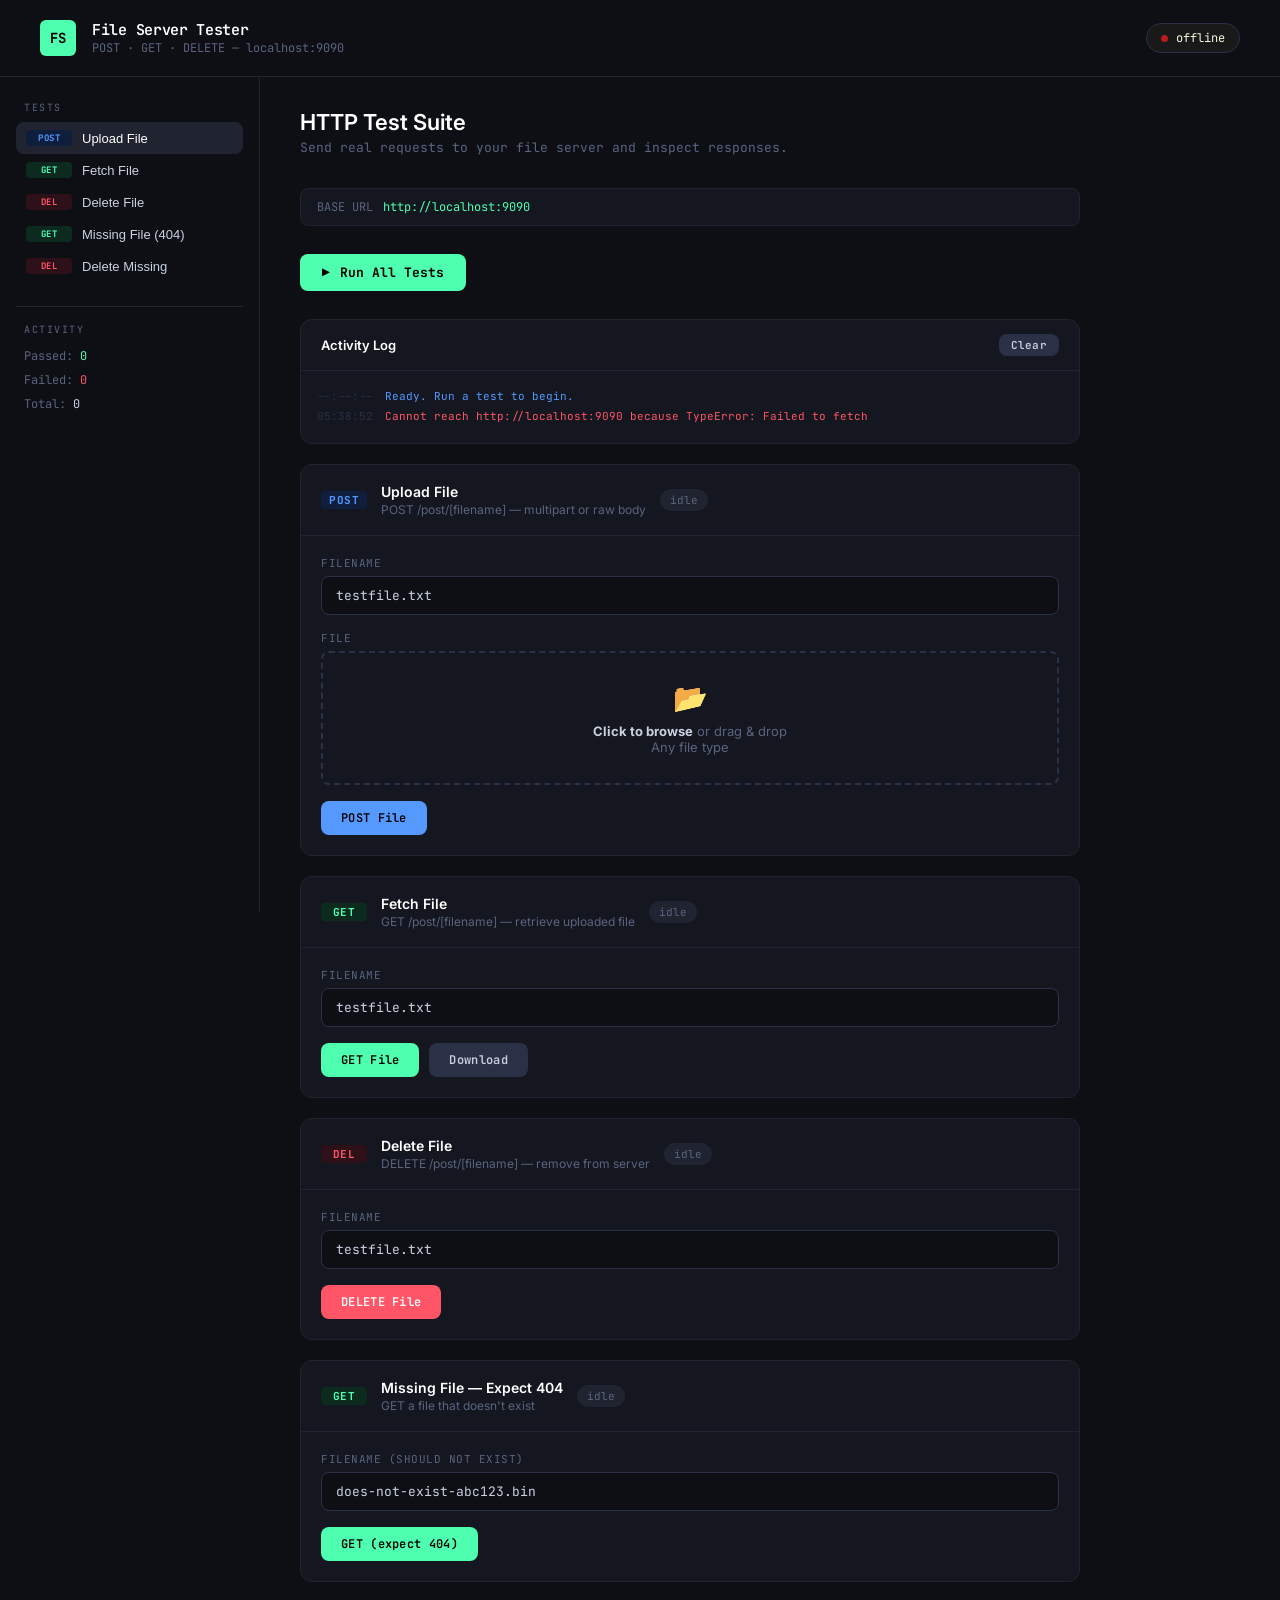
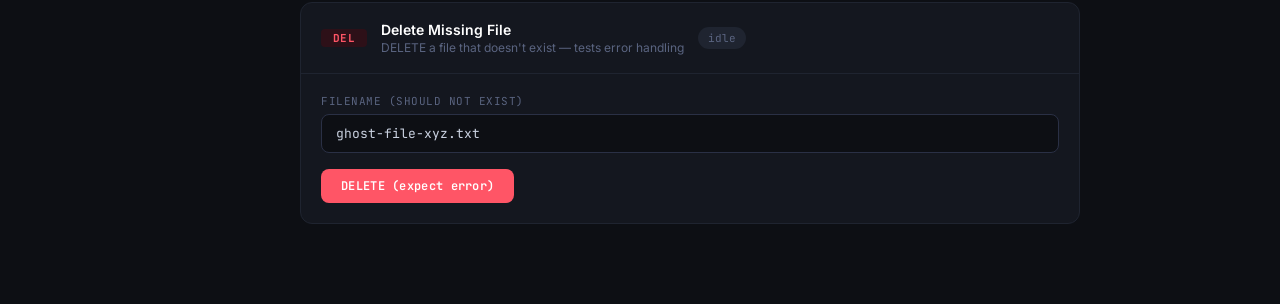
==== www/html/basic_tests.html @ e2c77e6f "Added a bunch of tests. fixed a pesky ass bug that was making files not received by the cgi and remo" ====
<!DOCTYPE html> <html lang="en">
<head>
  <meta charset="UTF-8" /> <meta name="viewport" content="width=device-width, initial-scale=1.0"/>
  <title>File Server Tester — localhost:9090</title>
  <link href="https://fonts.googleapis.com/css2?family=JetBrains+Mono:wght@400;600;700&family=Inter:wght@400;500;600&display=swap" rel="stylesheet"/>
  <link href="./style.css" rel="stylesheet"/>
  <!-- <script defer src="./script.js"><script/> -->
</head>
<body>

<header>
  <div class="logo">FS</div>
  <div>
    <h1>File Server Tester</h1>
    <p>POST · GET · DELETE — localhost:9090</p>
  </div>
  <button class="status-pill" onclick="pingServer()">
    <div class="dot" id="statusDot"></div>
    <span id="statusText">Check server</span>
  </button>
</header>

<div class="shell">
  <aside>
    <div class="sidebar-section">
      <div class="sidebar-label">Tests</div>
      <button class="sidebar-item active" onclick="scrollTo('test-upload')">
        <span class="method-badge badge-post">POST</span> Upload File
      </button>
      <button class="sidebar-item" onclick="scrollTo('test-get')">
        <span class="method-badge badge-get">GET</span> Fetch File
      </button>
      <button class="sidebar-item" onclick="scrollTo('test-delete')">
        <span class="method-badge badge-del">DEL</span> Delete File
      </button>
      <button class="sidebar-item" onclick="scrollTo('test-missing')">
        <span class="method-badge badge-get">GET</span> Missing File (404)
      </button>
      <button class="sidebar-item" onclick="scrollTo('test-del-missing')">
        <span class="method-badge badge-del">DEL</span> Delete Missing
      </button>
    </div>
    <hr class="sidebar-divider"/>
    <div class="sidebar-section">
      <div class="sidebar-label">Activity</div>
      <div id="sidebarStats" style="padding: 0 8px; font-size: 12px; color: var(--muted); font-family: var(--font-mono); line-height: 2;">
        <div>Passed: <span id="statPass" style="color:var(--accent)">0</span></div>
        <div>Failed: <span id="statFail" style="color:var(--delete)">0</span></div>
        <div>Total: <span id="statTotal" style="color:var(--text)">0</span></div>
      </div>
    </div>
  </aside>

  <main>
    <div class="page-title">HTTP Test Suite</div>
    <p class="page-sub">Send real requests to your file server and inspect responses.</p>

    <div class="url-bar">
      <span>BASE URL</span>
      <input type="text" id="baseUrl" value="http://localhost:9090" />
    </div>

    <button class="run-all-btn" onclick="runAll()">
      <span>▶</span> Run All Tests
    </button>

    <div class="log-panel">
      <div class="log-header">
        <h2>Activity Log</h2>
        <button class="btn btn-neutral" style="padding:4px 12px;font-size:11px;" onclick="clearLog()">Clear</button>
      </div>
      <div class="log-body" id="logBody">
        <div class="log-line"><span class="log-time">--:--:--</span><span class="log-info">Ready. Run a test to begin.</span></div>
      </div>
    </div>

    <div class="test-card" id="test-upload">
      <div class="card-header" onclick="toggle('body-upload')">
        <span class="method-badge badge-post" style="font-size:11px;">POST</span>
        <div>
          <h2>Upload File</h2>
          <p>POST /post/[filename] — multipart or raw body</p>
        </div>
        <span class="spinner" id="spin-upload"></span>
        <span class="card-status" id="status-upload">idle</span>
      </div>
      <div class="card-body" id="body-upload">
        <div class="field">
          <label>Filename</label>
          <input type="text" id="upload-name" placeholder="e.g. hello.txt" value="testfile.txt"/>
        </div>
        <div class="field">
          <label>File</label>
          <div class="dropzone" id="dz-upload" onclick="document.getElementById('upload-file').click()"
               ondragover="dzDrag(event,'dz-upload')" ondragleave="dzLeave('dz-upload')" ondrop="dzDrop(event,'upload-file','dz-upload','fp-upload')">
            <div class="dz-icon">📂</div>
            <p><strong>Click to browse</strong> or drag & drop</p>
            <p>Any file type</p>
            <input type="file" id="upload-file" onchange="showPreview('upload-file','fp-upload','upload-name')"/>
          </div>
          <div class="file-preview" id="fp-upload">
            <span>📄</span><span id="fp-upload-name">—</span>
            <button class="btn btn-neutral" style="padding:3px 10px;" onclick="clearFile('upload-file','fp-upload')">✕</button>
          </div>
        </div>
        <div class="btn-row">
          <button class="btn btn-post" onclick="doUpload()">POST File</button>
        </div>
        <div class="response-header" id="rh-upload">
          <span>Response</span>
          <span class="status-code" id="sc-upload">—</span>
          <span id="rt-upload"></span>
        </div>
        <textarea class="response-box" id="rb-upload" readonly></textarea>
      </div>
    </div>

    <div class="test-card" id="test-get">
      <div class="card-header" onclick="toggle('body-get')">
        <span class="method-badge badge-get" style="font-size:11px;">GET</span>
        <div>
          <h2>Fetch File</h2>
          <p>GET /post/[filename] — retrieve uploaded file</p>
        </div>
        <span class="spinner" id="spin-get"></span>
        <span class="card-status" id="status-get">idle</span>
      </div>
      <div class="card-body" id="body-get">
        <div class="field">
          <label>Filename</label>
          <input type="text" id="get-name" placeholder="e.g. hello.txt" value="testfile.txt"/>
        </div>
        <div class="btn-row">
          <button class="btn btn-get" onclick="doGet()">GET File</button>
          <button class="btn btn-neutral" onclick="doGetDownload()">Download</button>
        </div>
        <div class="response-header" id="rh-get">
          <span>Response</span>
          <span class="status-code" id="sc-get">—</span>
          <span id="rt-get"></span>
        </div>
        
        <div id="preview-get" style="display: none; margin-top: 16px; padding: 12px; background: var(--bg); border: 1px solid var(--border2); border-radius: var(--radius); text-align: center;"></div>
        
        <textarea class="response-box" id="rb-get" readonly></textarea>
      </div>
    </div>

    <div class="test-card" id="test-delete">
      <div class="card-header" onclick="toggle('body-delete')">
        <span class="method-badge badge-del" style="font-size:11px;">DEL</span>
        <div>
          <h2>Delete File</h2>
          <p>DELETE /post/[filename] — remove from server</p>
        </div>
        <span class="spinner" id="spin-delete"></span>
        <span class="card-status" id="status-delete">idle</span>
      </div>
      <div class="card-body" id="body-delete">
        <div class="field">
          <label>Filename</label>
          <input type="text" id="delete-name" placeholder="e.g. hello.txt" value="testfile.txt"/>
        </div>
        <div class="btn-row">
          <button class="btn btn-delete" onclick="doDelete()">DELETE File</button>
        </div>
        <div class="response-header" id="rh-delete">
          <span>Response</span>
          <span class="status-code" id="sc-delete">—</span>
          <span id="rt-delete"></span>
        </div>
        <textarea class="response-box" id="rb-delete" readonly></textarea>
      </div>
    </div>

    <div class="test-card" id="test-missing">
      <div class="card-header" onclick="toggle('body-missing')">
        <span class="method-badge badge-get" style="font-size:11px;">GET</span>
        <div>
          <h2>Missing File — Expect 404</h2>
          <p>GET a file that doesn't exist</p>
        </div>
        <span class="spinner" id="spin-missing"></span>
        <span class="card-status" id="status-missing">idle</span>
      </div>
      <div class="card-body" id="body-missing">
        <div class="field">
          <label>Filename (should not exist)</label>
          <input type="text" id="missing-name" value="does-not-exist-abc123.bin"/>
        </div>
        <div class="btn-row">
          <button class="btn btn-get" onclick="doGetMissing()">GET (expect 404)</button>
        </div>
        <div class="response-header" id="rh-missing">
          <span>Response</span>
          <span class="status-code" id="sc-missing">—</span>
          <span id="rt-missing"></span>
        </div>
        <textarea class="response-box" id="rb-missing" readonly></textarea>
      </div>
    </div>

    <div class="test-card" id="test-del-missing">
      <div class="card-header" onclick="toggle('body-del-missing')">
        <span class="method-badge badge-del" style="font-size:11px;">DEL</span>
        <div>
          <h2>Delete Missing File</h2>
          <p>DELETE a file that doesn't exist — tests error handling</p>
        </div>
        <span class="spinner" id="spin-del-missing"></span>
        <span class="card-status" id="status-del-missing">idle</span>
      </div>
      <div class="card-body" id="body-del-missing">
        <div class="field">
          <label>Filename (should not exist)</label>
          <input type="text" id="del-missing-name" value="ghost-file-xyz.txt"/>
        </div>
        <div class="btn-row">
          <button class="btn btn-delete" onclick="doDeleteMissing()">DELETE (expect error)</button>
        </div>
        <div class="response-header" id="rh-del-missing">
          <span>Response</span>
          <span class="status-code" id="sc-del-missing">—</span>
          <span id="rt-del-missing"></span>
        </div>
        <textarea class="response-box" id="rb-del-missing" readonly></textarea>
      </div>
    </div>
  </main>
</div>
<script src="./script.js" defer></script>
</body>
</html>
---- www/html/style.css ----
*, *::before, *::after { box-sizing: border-box; margin: 0; padding: 0; }
#statusText {
  color: beige;
}
:root {
  --bg:        #0d0f14;
  --surface:   #14171f;
  --border:    #1f2430;
  --border2:   #2a3045;
  --text:      #c9d1e0;
  --muted:     #5a6480;
  --accent:    #4fffb0;
  --accent-dim:#1a3d2e;
  --post:      #5599ff;
  --post-dim:  #0f1e3d;
  --get:       #4fffb0;
  --get-dim:   #0d2a1e;
  --delete:    #ff5566;
  --delete-dim:#2d1018;
  --warn:      #ffcc44;
  --warn-dim:  #2d2410;
  --radius:    8px;
  --font-mono: 'JetBrains Mono', monospace;
  --font-ui:   'Inter', sans-serif;
}

body {
  background: var(--bg);
  color: var(--text);
  font-family: var(--font-ui);
  min-height: 100vh;
  padding: 0;
}

/* ── Header ── */
header {
  border-bottom: 1px solid var(--border);
  padding: 20px 40px;
  display: flex;
  align-items: center;
  gap: 16px;
  position: sticky;
  top: 0;
  background: var(--bg);
  z-index: 100;
}
.logo {
  width: 36px; height: 36px;
  background: var(--accent);
  border-radius: 6px;
  display: flex; align-items: center; justify-content: center;
  font-family: var(--font-mono);
  font-weight: 700;
  font-size: 14px;
  color: #000;
  flex-shrink: 0;
}
header h1 {
  font-family: var(--font-mono);
  font-size: 15px;
  font-weight: 600;
  color: #fff;
  letter-spacing: -0.3px;
}
header p {
  font-size: 12px;
  color: var(--muted);
  font-family: var(--font-mono);
}
.status-pill {
  background-color: #191919;
  margin-left: auto;
  display: flex;
  align-items: center;
  gap: 8px;
  font-size: 12px;
  font-family: var(--font-mono);
  cursor: pointer;
  border: 1px solid var(--border2);
  border-radius: 20px;
  padding: 6px 14px;
  transition: border-color 0.2s;
}
.status-pill:hover { border-color: var(--accent); }
.dot {

  width: 7px; height: 7px;
  border-radius: 50%;
  background: black;
  transition: background 0.3s;
}
.dot.online { color: beige; background: rgb(82, 218, 82); box-shadow: 0 0 6px var(--accent); }
.dot.offline { color: beige; background: rgb(183, 27, 27); }

/* ── Layout ── */
.shell {
  display: grid;
  grid-template-columns: 260px 1fr;
  min-height: calc(100vh - 65px);
}

/* ── Sidebar ── */
aside {
  border-right: 1px solid var(--border);
  padding: 24px 0;
  position: sticky;
  top: 65px;
  height: calc(100vh - 65px);
  overflow-y: auto;
}
.sidebar-section {
  padding: 0 16px 20px;
}
.sidebar-label {
  font-size: 10px;
  font-family: var(--font-mono);
  letter-spacing: 1.5px;
  color: var(--muted);
  text-transform: uppercase;
  margin-bottom: 8px;
  padding: 0 8px;
}
.sidebar-item {
  display: flex;
  align-items: center;
  gap: 10px;
  padding: 8px 10px;
  border-radius: var(--radius);
  cursor: pointer;
  font-size: 13px;
  color: var(--text);
  transition: background 0.15s;
  border: none;
  background: none;
  width: 100%;
  text-align: left;
}
.sidebar-item:hover { background: var(--surface); }
.sidebar-item.active { background: var(--border); color: #fff; }
.method-badge {
  font-family: var(--font-mono);
  font-size: 9px;
  font-weight: 700;
  padding: 2px 6px;
  border-radius: 4px;
  letter-spacing: 0.5px;
  flex-shrink: 0;
  min-width: 46px;
  text-align: center;
}
.badge-post { background: var(--post-dim); color: var(--post); }
.badge-get  { background: var(--get-dim);  color: var(--get);  }
.badge-del  { background: var(--delete-dim); color: var(--delete); }

.sidebar-divider {
  border: none;
  border-top: 1px solid var(--border);
  margin: 4px 16px 16px;
}

/* ── Main ── */
main {
  padding: 32px 40px 60px;
  max-width: 860px;
}

.page-title {
  font-size: 22px;
  font-weight: 600;
  color: #fff;
  margin-bottom: 4px;
}
.page-sub {
  font-size: 13px;
  color: var(--muted);
  margin-bottom: 32px;
  font-family: var(--font-mono);
}

/* ── Cards ── */
.test-card {
  background: var(--surface);
  border: 1px solid var(--border);
  border-radius: 12px;
  margin-bottom: 20px;
  overflow: hidden;
  transition: border-color 0.2s;
}
.test-card:hover { border-color: var(--border2); }
.test-card.running { border-color: var(--warn); }
.test-card.success { border-color: var(--accent); }
.test-card.error   { border-color: var(--delete); }

.card-header {
  padding: 18px 20px;
  display: flex;
  align-items: center;
  gap: 14px;
  cursor: pointer;
  user-select: none;
}
.card-header h2 {
  font-size: 14px;
  font-weight: 600;
  color: #fff;
  flex: 1;
}
.card-header p {
  font-size: 12px;
  color: var(--muted);
  margin-top: 2px;
}
.card-status {
  font-size: 11px;
  font-family: var(--font-mono);
  padding: 4px 10px;
  border-radius: 20px;
  background: var(--border);
  color: var(--muted);
  white-space: nowrap;
}
.card-status.running { background: var(--warn-dim);   color: var(--warn); }
.card-status.success { background: var(--get-dim);    color: var(--get); }
.card-status.error   { background: var(--delete-dim); color: var(--delete); }

.card-body {
  border-top: 1px solid var(--border);
  padding: 20px;
}

/* ── Form elements ── */
.field { margin-bottom: 16px; }
.field label {
  display: block;
  font-size: 11px;
  font-family: var(--font-mono);
  color: var(--muted);
  letter-spacing: 0.5px;
  margin-bottom: 6px;
  text-transform: uppercase;
}
.field input[type="text"] {
  width: 100%;
  background: var(--bg);
  border: 1px solid var(--border2);
  border-radius: var(--radius);
  padding: 10px 14px;
  font-family: var(--font-mono);
  font-size: 13px;
  color: var(--text);
  outline: none;
  transition: border-color 0.2s;
}
.field input[type="text"]:focus { border-color: var(--accent); }

.dropzone {
  border: 2px dashed var(--border2);
  border-radius: var(--radius);
  padding: 28px 20px;
  text-align: center;
  cursor: pointer;
  transition: border-color 0.2s, background 0.2s;
}
.dropzone:hover, .dropzone.drag { border-color: var(--accent); background: var(--accent-dim); }
.dropzone .dz-icon { font-size: 28px; margin-bottom: 8px; }
.dropzone p { font-size: 13px; color: var(--muted); }
.dropzone strong { color: var(--text); }
.dropzone input[type="file"] { display: none; }

.file-preview {
  display: none;
  background: var(--bg);
  border: 1px solid var(--border2);
  border-radius: var(--radius);
  padding: 10px 14px;
  font-family: var(--font-mono);
  font-size: 12px;
  color: var(--accent);
  margin-top: 8px;
  align-items: center;
  gap: 10px;
}
.file-preview.visible { display: flex; }
.file-preview span { flex: 1; overflow: hidden; text-overflow: ellipsis; white-space: nowrap; }

.btn-row {
  display: flex;
  gap: 10px;
  margin-top: 16px;
}
.btn {
  padding: 9px 20px;
  border-radius: var(--radius);
  font-family: var(--font-mono);
  font-size: 12px;
  font-weight: 600;
  border: none;
  cursor: pointer;
  transition: opacity 0.2s, transform 0.1s;
  letter-spacing: 0.3px;
}
.btn:active { transform: scale(0.97); }
.btn:disabled { opacity: 0.4; cursor: not-allowed; }
.btn-post   { background: var(--post); color: #000; }
.btn-get    { background: var(--accent); color: #000; }
.btn-delete { background: var(--delete); color: #fff; }
.btn-neutral { background: var(--border2); color: var(--text); }

textarea.response-box {
  display: none;
  width: 100%;
  min-height: 100px;
  resize: vertical;
  background: var(--bg);
  border: 1px solid var(--border2);
  border-radius: var(--radius);
  padding: 12px 14px;
  font-family: var(--font-mono);
  font-size: 12px;
  color: var(--text);
  outline: none;
  margin-top: 16px;
  line-height: 1.6;
}
textarea.response-box.visible { display: block; }

.response-header {
  display: none;
  margin-top: 16px;
  align-items: center;
  gap: 10px;
  font-size: 11px;
  font-family: var(--font-mono);
}
.response-header.visible { display: flex; }
.response-header span { color: var(--muted); }
.status-code {
  padding: 3px 8px;
  border-radius: 4px;
  font-weight: 700;
}
.sc-2xx { background: var(--get-dim); color: var(--get); }
.sc-4xx { background: var(--warn-dim); color: var(--warn); }
.sc-5xx { background: var(--delete-dim); color: var(--delete); }
.sc-err { background: var(--delete-dim); color: var(--delete); }

/* ── Log panel ── */
.log-panel {
  background: var(--surface);
  border: 1px solid var(--border);
  border-radius: 12px;
  margin-bottom: 20px;
  overflow: hidden;
}
.log-header {
  padding: 14px 20px;
  display: flex;
  align-items: center;
  gap: 10px;
  border-bottom: 1px solid var(--border);
}
.log-header h2 { font-size: 13px; font-weight: 600; color: #fff; flex: 1; }
.log-body {
  padding: 16px;
  font-family: var(--font-mono);
  font-size: 11px;
  line-height: 1.8;
  max-height: 200px;
  overflow-y: auto;
  color: var(--muted);
}
.log-body .log-line { display: flex; gap: 12px; }
.log-time { color: var(--border2); flex-shrink: 0; }
.log-ok   { color: var(--accent); }
.log-fail { color: var(--delete); }
.log-info { color: var(--post); }

/* Spinner */
@keyframes spin { to { transform: rotate(360deg); } }
.spinner {
  width: 14px; height: 14px;
  border: 2px solid var(--border2);
  border-top-color: var(--warn);
  border-radius: 50%;
  animation: spin 0.7s linear infinite;
  display: none;
}
.spinner.visible { display: inline-block; }

/* Base URL bar */
.url-bar {
  background: var(--surface);
  border: 1px solid var(--border);
  border-radius: var(--radius);
  padding: 10px 16px;
  display: flex;
  align-items: center;
  gap: 10px;
  margin-bottom: 28px;
  font-family: var(--font-mono);
  font-size: 12px;
}
.url-bar span { color: var(--muted); flex-shrink: 0; }
.url-bar input {
  background: none;
  border: none;
  outline: none;
  color: var(--accent);
  font-family: var(--font-mono);
  font-size: 12px;
  flex: 1;
}

/* Run all */
.run-all-btn {
  display: flex;
  align-items: center;
  gap: 10px;
  background: var(--accent);
  color: #000;
  border: none;
  border-radius: var(--radius);
  padding: 10px 22px;
  font-family: var(--font-mono);
  font-size: 13px;
  font-weight: 700;
  cursor: pointer;
  margin-bottom: 28px;
  transition: opacity 0.2s;
}
.run-all-btn:hover { opacity: 0.85; }

/* Scrollbar */
::-webkit-scrollbar { width: 6px; height: 6px; }
::-webkit-scrollbar-track { background: transparent; }
::-webkit-scrollbar-thumb { background: var(--border2); border-radius: 3px; }
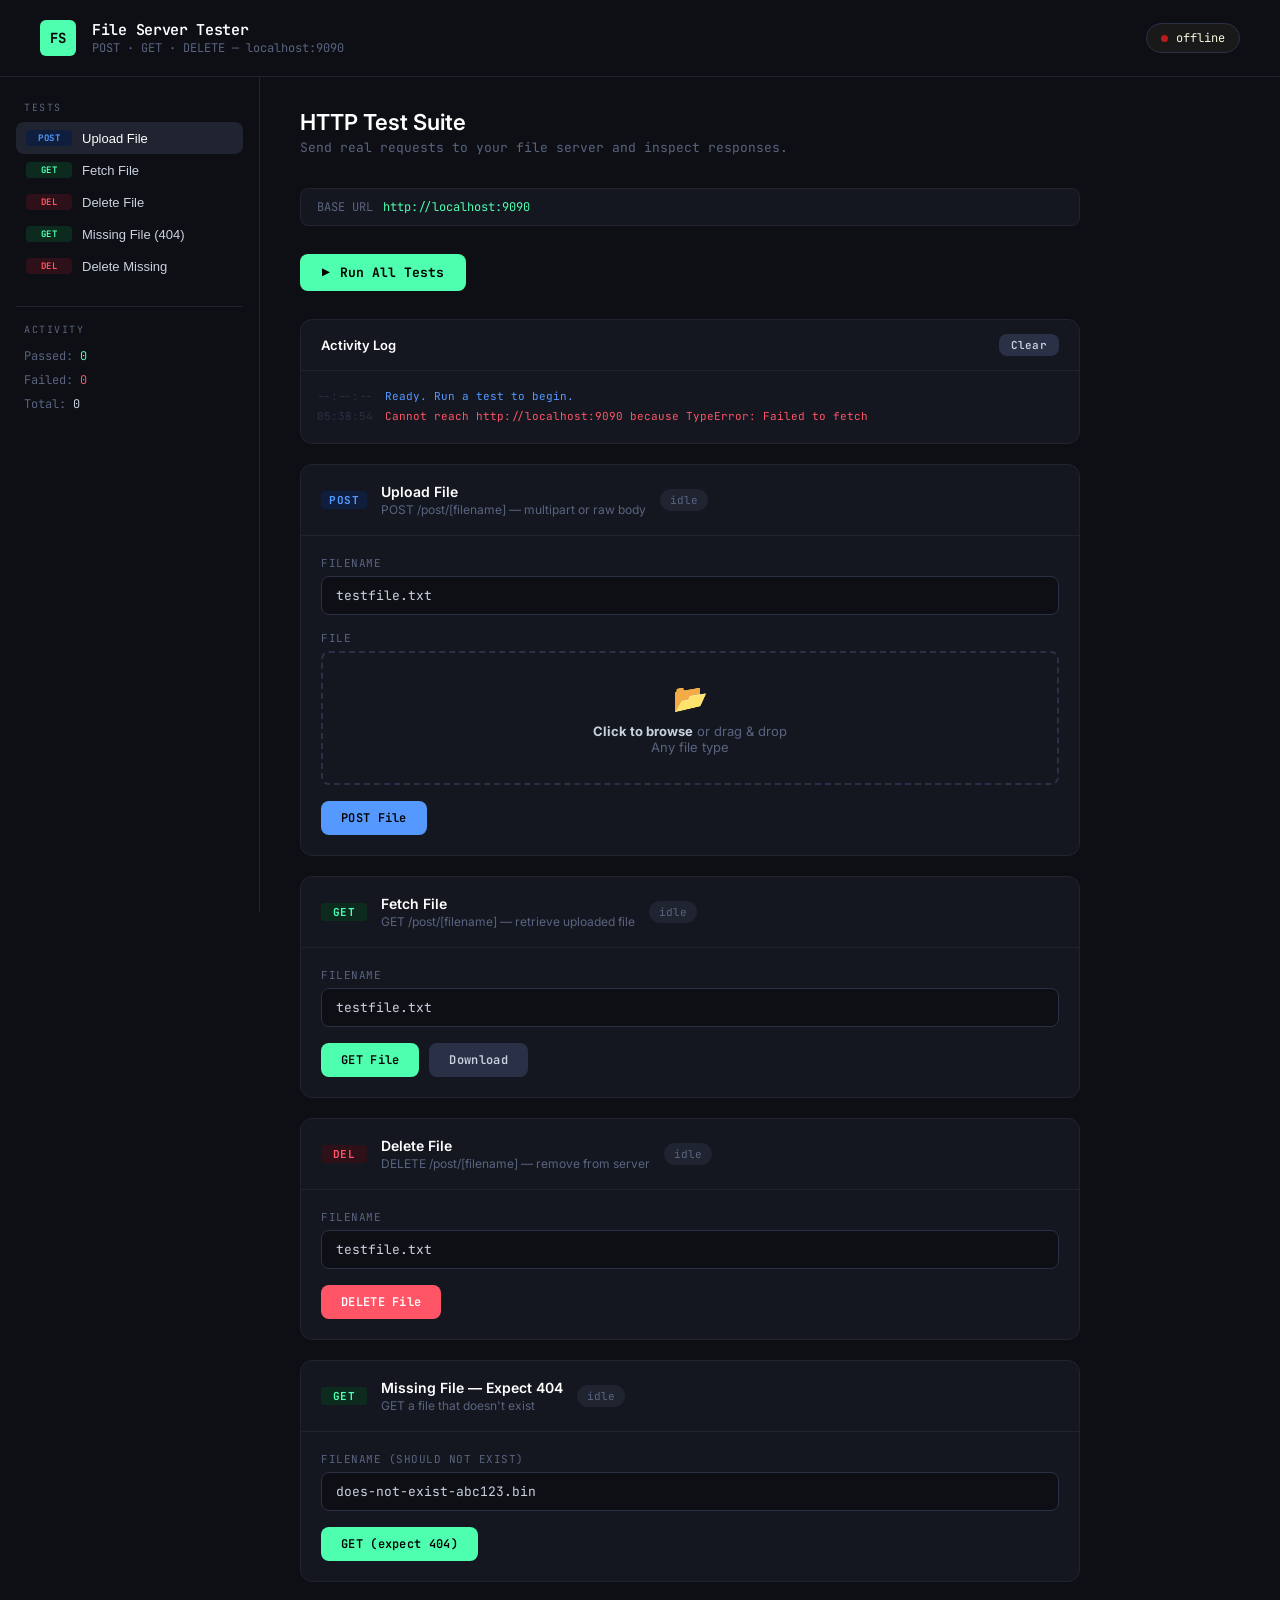
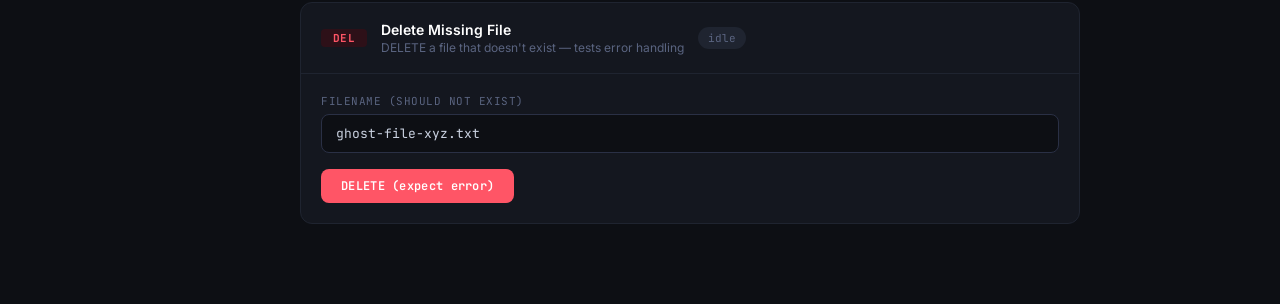
==== commit 0705edea: "Fixed a sneaky bug in the cgi when it actually gets the initial potion of a bodyy and then marks it " ====
--- a/www/html/basic_tests.html
+++ b/www/html/basic_tests.html
@@ -74,46 +74,48 @@
       </div>
     </div>
 
-    <div class="test-card" id="test-upload">
-      <div class="card-header" onclick="toggle('body-upload')">
-        <span class="method-badge badge-post" style="font-size:11px;">POST</span>
-        <div>
-          <h2>Upload File</h2>
-          <p>POST /post/[filename] — multipart or raw body</p>
-        </div>
-        <span class="spinner" id="spin-upload"></span>
-        <span class="card-status" id="status-upload">idle</span>
-      </div>
-      <div class="card-body" id="body-upload">
-        <div class="field">
-          <label>Filename</label>
-          <input type="text" id="upload-name" placeholder="e.g. hello.txt" value="testfile.txt"/>
-        </div>
-        <div class="field">
-          <label>File</label>
-          <div class="dropzone" id="dz-upload" onclick="document.getElementById('upload-file').click()"
-               ondragover="dzDrag(event,'dz-upload')" ondragleave="dzLeave('dz-upload')" ondrop="dzDrop(event,'upload-file','dz-upload','fp-upload')">
-            <div class="dz-icon">📂</div>
-            <p><strong>Click to browse</strong> or drag & drop</p>
-            <p>Any file type</p>
-            <input type="file" id="upload-file" onchange="showPreview('upload-file','fp-upload','upload-name')"/>
-          </div>
-          <div class="file-preview" id="fp-upload">
-            <span>📄</span><span id="fp-upload-name">—</span>
-            <button class="btn btn-neutral" style="padding:3px 10px;" onclick="clearFile('upload-file','fp-upload')">✕</button>
-          </div>
-        </div>
-        <div class="btn-row">
-          <button class="btn btn-post" onclick="doUpload()">POST File</button>
-        </div>
-        <div class="response-header" id="rh-upload">
-          <span>Response</span>
-          <span class="status-code" id="sc-upload">—</span>
-          <span id="rt-upload"></span>
-        </div>
-        <textarea class="response-box" id="rb-upload" readonly></textarea>
-      </div>
-    </div>
+<div class="test-card" id="test-upload">
+  <div class="card-header" onclick="toggle('body-upload')">
+    <span class="method-badge badge-post" style="font-size:11px;">POST</span>
+    <div>
+      <h2>Upload File</h2>
+      <p>POST /post/[filename] — multipart or raw body</p>
+    </div>
+    <span class="spinner" id="spin-upload"></span>
+    <span class="card-status" id="status-upload">idle</span>
+  </div>
+  <div class="card-body" id="body-upload">
+    <div class="field">
+      <label>Filename</label>
+      <input type="text" id="upload-name" placeholder="e.g. hello.txt" value="testfile.txt"/>
+    </div>
+    <div class="field">
+      <label>File</label>
+      <div class="dropzone" id="dz-upload" onclick="document.getElementById('upload-file').click()"
+           ondragover="dzDrag(event,'dz-upload')" ondragleave="dzLeave('dz-upload')" ondrop="dzDrop(event,'upload-file','dz-upload','fp-upload')">
+        <div class="dz-icon">📂</div>
+        <p><strong>Click to browse</strong> or drag & drop</p>
+        <p>Any file type</p>
+        <input type="file" id="upload-file" onchange="showPreview('upload-file','fp-upload','upload-name')"/>
+      </div>
+      <div class="file-preview" id="fp-upload">
+        <span>📄</span><span id="fp-upload-name">—</span>
+        <button class="btn btn-neutral" style="padding:3px 10px;" onclick="clearFile('upload-file','fp-upload')">✕</button>
+      </div>
+    </div>
+
+
+    <div class="btn-row">
+      <button class="btn btn-post" onclick="doUpload()">POST File</button>
+    </div>
+    <div class="response-header" id="rh-upload">
+      <span>Response</span>
+      <span class="status-code" id="sc-upload">—</span>
+      <span id="rt-upload"></span>
+    </div>
+    <textarea class="response-box" id="rb-upload" readonly></textarea>
+  </div>
+</div>
 
     <div class="test-card" id="test-get">
       <div class="card-header" onclick="toggle('body-get')">
